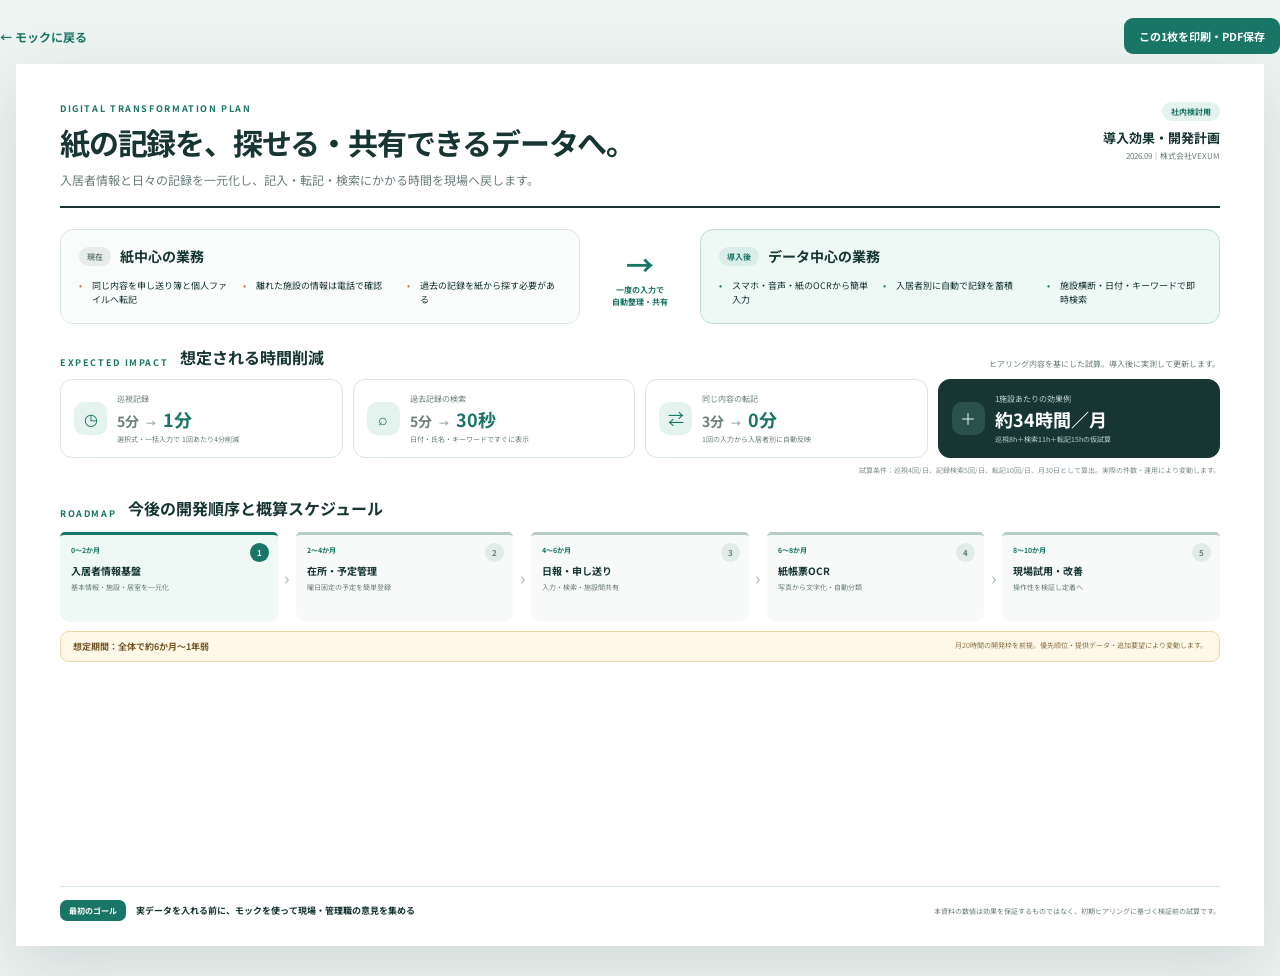
==== proposal.html @ efbbfc1c "Add one-page impact and roadmap brief" ====
<!doctype html>
<html lang="ja">
<head>
  <meta charset="UTF-8" />
  <meta name="viewport" content="width=device-width, initial-scale=1.0" />
  <title>紙業務のデータ化・AI活用｜導入効果と開発計画</title>
  <link rel="preconnect" href="https://fonts.googleapis.com">
  <link rel="preconnect" href="https://fonts.gstatic.com" crossorigin>
  <link href="https://fonts.googleapis.com/css2?family=Noto+Sans+JP:wght@400;500;600;700&display=swap" rel="stylesheet">
  <link rel="stylesheet" href="proposal.css?v=1" />
</head>
<body>
  <div class="page-actions"><a href="index.html">← モックに戻る</a><button onclick="window.print()">この1枚を印刷・PDF保存</button></div>
  <main class="sheet">
    <header>
      <div><p class="kicker">DIGITAL TRANSFORMATION PLAN</p><h1>紙の記録を、探せる・共有できるデータへ。</h1><p class="lead">入居者情報と日々の記録を一元化し、記入・転記・検索にかかる時間を現場へ戻します。</p></div>
      <div class="header-meta"><span>社内検討用</span><strong>導入効果・開発計画</strong><small>2026.09｜株式会社VEXUM</small></div>
    </header>

    <section class="before-after">
      <div class="state before"><div class="state-title"><span>現在</span><strong>紙中心の業務</strong></div><ul><li>同じ内容を申し送り簿と個人ファイルへ転記</li><li>離れた施設の情報は電話で確認</li><li>過去の記録を紙から探す必要がある</li></ul></div>
      <div class="change-arrow"><b>→</b><span>一度の入力で<br>自動整理・共有</span></div>
      <div class="state after"><div class="state-title"><span>導入後</span><strong>データ中心の業務</strong></div><ul><li>スマホ・音声・紙のOCRから簡単入力</li><li>入居者別に自動で記録を蓄積</li><li>施設横断・日付・キーワードで即時検索</li></ul></div>
    </section>

    <section class="impact-section">
      <div class="section-title"><p>EXPECTED IMPACT</p><h2>想定される時間削減</h2><span>ヒアリング内容を基にした試算。導入後に実測して更新します。</span></div>
      <div class="impact-grid">
        <article><span class="impact-icon">◷</span><div><p>巡視記録</p><strong><b>5分</b><i>→</i><em>1分</em></strong><small>選択式・一括入力で 1回あたり4分削減</small></div></article>
        <article><span class="impact-icon">⌕</span><div><p>過去記録の検索</p><strong><b>5分</b><i>→</i><em>30秒</em></strong><small>日付・氏名・キーワードですぐに表示</small></div></article>
        <article><span class="impact-icon">⇄</span><div><p>同じ内容の転記</p><strong><b>3分</b><i>→</i><em>0分</em></strong><small>1回の入力から入居者別に自動反映</small></div></article>
        <article class="total"><span class="impact-icon">＋</span><div><p>1施設あたりの効果例</p><strong><em>約34時間／月</em></strong><small>巡視8h＋検索11h＋転記15hの仮試算</small></div></article>
      </div>
      <p class="assumption">試算条件：巡視4回/日、記録検索5回/日、転記10回/日、月30日として算出。実際の件数・運用により変動します。</p>
    </section>

    <section class="roadmap-section">
      <div class="section-title compact"><p>ROADMAP</p><h2>今後の開発順序と概算スケジュール</h2></div>
      <div class="roadmap">
        <article class="phase active"><span>1</span><small>0〜2か月</small><strong>入居者情報基盤</strong><p>基本情報・施設・居室を一元化</p></article>
        <i>›</i>
        <article class="phase"><span>2</span><small>2〜4か月</small><strong>在所・予定管理</strong><p>曜日固定の予定を簡単登録</p></article>
        <i>›</i>
        <article class="phase"><span>3</span><small>4〜6か月</small><strong>日報・申し送り</strong><p>入力・検索・施設間共有</p></article>
        <i>›</i>
        <article class="phase"><span>4</span><small>6〜8か月</small><strong>紙帳票OCR</strong><p>写真から文字化・自動分類</p></article>
        <i>›</i>
        <article class="phase"><span>5</span><small>8〜10か月</small><strong>現場試用・改善</strong><p>操作性を検証し定着へ</p></article>
      </div>
      <div class="schedule-note"><strong>想定期間：全体で約6か月〜1年弱</strong><span>月20時間の開発枠を前提。優先順位・提供データ・追加要望により変動します。</span></div>
    </section>

    <footer><div><strong>最初のゴール</strong><span>実データを入れる前に、モックを使って現場・管理職の意見を集める</span></div><p>本資料の数値は効果を保証するものではなく、初期ヒアリングに基づく検証前の試算です。</p></footer>
  </main>
</body>
</html>
---- proposal.css ----
:root{--ink:#173633;--muted:#6b7f7c;--green:#197565;--mint:#e5f3ef;--line:#d9e6e2;--paper:#fff;--bg:#edf3f1;--amber:#c77628}*{box-sizing:border-box}body{margin:0;background:var(--bg);color:var(--ink);font-family:"Noto Sans JP",sans-serif}.page-actions{max-width:1280px;margin:18px auto 10px;display:flex;justify-content:space-between;align-items:center}.page-actions a{color:var(--green);font-size:12px;text-decoration:none;font-weight:700}.page-actions button{border:0;border-radius:9px;background:var(--green);color:#fff;padding:10px 15px;font:inherit;font-size:11px;font-weight:700;cursor:pointer}.sheet{width:min(1280px,calc(100% - 32px));aspect-ratio:297/210;min-height:760px;margin:0 auto 30px;background:var(--paper);padding:38px 44px 25px;box-shadow:0 22px 60px rgba(23,54,51,.13);display:flex;flex-direction:column;gap:21px}header{display:flex;justify-content:space-between;align-items:start;border-bottom:2px solid var(--ink);padding-bottom:18px}.kicker,.section-title p{margin:0 0 5px;color:var(--green);font-size:9px;letter-spacing:.18em;font-weight:700}h1{font-size:30px;letter-spacing:-.04em;margin:0 0 7px}.lead{font-size:12px;color:var(--muted);margin:0}.header-meta{text-align:right;display:grid;justify-items:end}.header-meta span{background:var(--mint);color:var(--green);border-radius:14px;padding:4px 9px;font-size:8px;font-weight:700}.header-meta strong{font-size:13px;margin-top:7px}.header-meta small{font-size:8px;color:var(--muted);margin-top:3px}.before-after{display:grid;grid-template-columns:1fr 120px 1fr;align-items:stretch}.state{border:1px solid var(--line);border-radius:13px;padding:16px 18px;background:#fafcfb}.state.after{background:#eef8f5;border-color:#bcded5}.state-title{display:flex;align-items:center;gap:9px}.state-title span{font-size:8px;font-weight:700;border-radius:10px;padding:4px 8px;background:#e7ecea;color:var(--muted)}.after .state-title span{background:#d9eee8;color:var(--green)}.state-title strong{font-size:14px}.state ul{display:grid;grid-template-columns:repeat(3,1fr);gap:10px;margin:13px 0 0;padding:0;list-style:none}.state li{font-size:9px;line-height:1.55;padding-left:13px;position:relative}.state li:before{content:"•";position:absolute;left:0;color:var(--amber)}.after li:before{color:var(--green)}.change-arrow{display:grid;place-content:center;text-align:center;color:var(--green)}.change-arrow b{font-size:28px}.change-arrow span{font-size:8px;font-weight:700;line-height:1.5}.section-title{display:flex;align-items:end;gap:12px;margin-bottom:10px}.section-title p{margin:0}.section-title h2{font-size:16px;margin:0}.section-title>span{margin-left:auto;color:var(--muted);font-size:8px}.impact-grid{display:grid;grid-template-columns:repeat(4,1fr);gap:10px}.impact-grid article{border:1px solid var(--line);border-radius:12px;padding:13px;display:flex;gap:10px;align-items:center}.impact-grid article.total{background:var(--ink);color:#fff;border-color:var(--ink)}.impact-icon{width:33px;height:33px;border-radius:10px;background:var(--mint);color:var(--green);display:grid;place-items:center;flex:none;font-size:16px}.total .impact-icon{background:#2b514d;color:#d7eee8}.impact-grid p{margin:0 0 2px;font-size:8px;color:var(--muted)}.total p,.total small{color:#bcd1ce!important}.impact-grid strong{display:flex;align-items:baseline;gap:7px}.impact-grid strong b{font-size:14px;color:#6f807e}.impact-grid strong i{font-style:normal;color:#9aaba8;font-size:10px}.impact-grid strong em{font-style:normal;color:var(--green);font-size:18px}.total strong em{color:#fff}.impact-grid small{display:block;color:var(--muted);font-size:7px;margin-top:2px}.assumption{font-size:7px;color:#81918f;margin:7px 0 0;text-align:right}.section-title.compact{margin-bottom:12px}.roadmap{display:grid;grid-template-columns:1fr 18px 1fr 18px 1fr 18px 1fr 18px 1fr;align-items:center}.roadmap>i{text-align:center;font-style:normal;color:#a7b8b4;font-size:18px}.phase{border-top:3px solid #b9cbc7;background:#f7faf9;border-radius:5px 5px 10px 10px;padding:10px 11px;min-height:90px;position:relative}.phase.active{border-color:var(--green);background:#eef8f5}.phase>span{position:absolute;right:9px;top:8px;width:19px;height:19px;border-radius:50%;background:#e1ebe8;color:#66817c;display:grid;place-items:center;font-size:8px;font-weight:700}.phase.active>span{background:var(--green);color:#fff}.phase small,.phase strong,.phase p{display:block}.phase small{font-size:7px;color:var(--green);font-weight:700}.phase strong{font-size:10px;margin-top:8px}.phase p{font-size:7px;color:var(--muted);margin:4px 0 0;line-height:1.45}.schedule-note{display:flex;justify-content:space-between;background:#fff8e9;border:1px solid #ecd5a6;border-radius:9px;padding:8px 12px;margin-top:9px}.schedule-note strong{font-size:9px;color:#755526}.schedule-note span{font-size:7px;color:#8d744a}footer{margin-top:auto;border-top:1px solid var(--line);padding-top:13px;display:flex;align-items:center;justify-content:space-between}footer div{display:flex;gap:10px;align-items:center}footer strong{background:var(--green);color:#fff;padding:5px 9px;border-radius:7px;font-size:8px}footer span{font-size:9px;font-weight:700}footer p{margin:0;color:var(--muted);font-size:7px;max-width:370px;text-align:right}@media(max-width:800px){.sheet{aspect-ratio:auto;min-height:0;padding:25px}.page-actions{margin:12px 16px}.before-after{grid-template-columns:1fr}.change-arrow{padding:8px}.change-arrow b{transform:rotate(90deg)}.state ul{grid-template-columns:1fr}.impact-grid{grid-template-columns:1fr 1fr}.roadmap{grid-template-columns:1fr}.roadmap>i{transform:rotate(90deg)}.schedule-note,footer,header{gap:12px;align-items:flex-start}.schedule-note,footer{flex-direction:column}footer p{text-align:left}.header-meta{display:none}}@media(max-width:500px){h1{font-size:23px}.impact-grid{grid-template-columns:1fr}.section-title{align-items:flex-start;flex-direction:column}.section-title>span{margin:0}}@media print{@page{size:A4 landscape;margin:0}body{background:#fff}.page-actions{display:none}.sheet{width:297mm;height:210mm;min-height:210mm;margin:0;box-shadow:none;padding:10mm 12mm;gap:5mm}.before-after{grid-template-columns:1fr 30mm 1fr}.state ul{grid-template-columns:repeat(3,1fr)}.impact-grid{grid-template-columns:repeat(4,1fr)}.roadmap{grid-template-columns:1fr 5mm 1fr 5mm 1fr 5mm 1fr 5mm 1fr}}
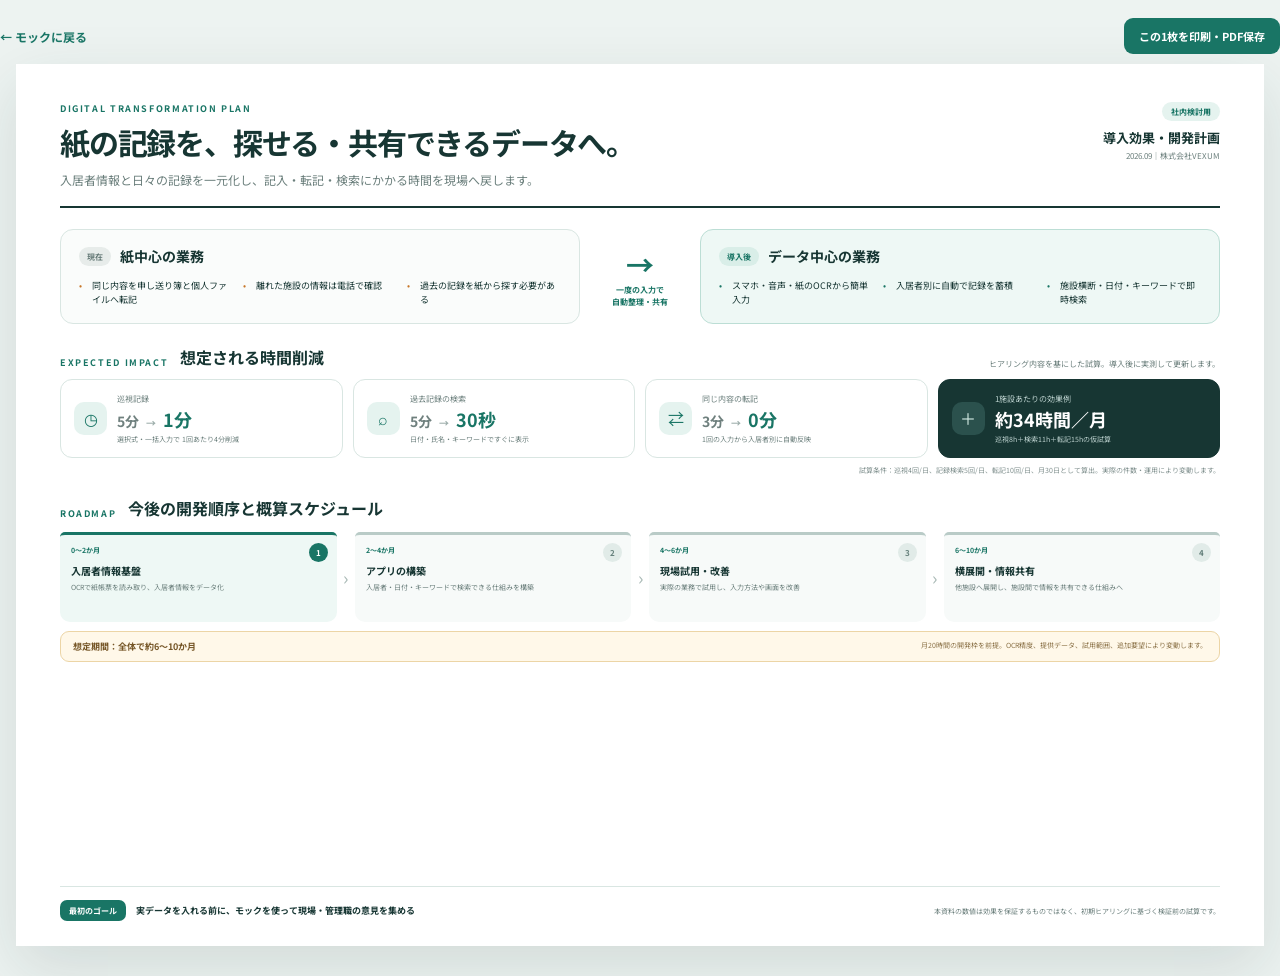
==== commit d2f1e30c: "Revise delivery roadmap to four phases" ====
--- a/proposal.html
+++ b/proposal.html
@@ -8,6 +8,7 @@
   <link rel="preconnect" href="https://fonts.gstatic.com" crossorigin>
   <link href="https://fonts.googleapis.com/css2?family=Noto+Sans+JP:wght@400;500;600;700&display=swap" rel="stylesheet">
   <link rel="stylesheet" href="proposal.css?v=1" />
+  <link rel="stylesheet" href="proposal-roadmap.css?v=2" />
 </head>
 <body>
   <div class="page-actions"><a href="index.html">← モックに戻る</a><button onclick="window.print()">この1枚を印刷・PDF保存</button></div>
@@ -37,17 +38,15 @@
     <section class="roadmap-section">
       <div class="section-title compact"><p>ROADMAP</p><h2>今後の開発順序と概算スケジュール</h2></div>
       <div class="roadmap">
-        <article class="phase active"><span>1</span><small>0〜2か月</small><strong>入居者情報基盤</strong><p>基本情報・施設・居室を一元化</p></article>
+        <article class="phase active"><span>1</span><small>0〜2か月</small><strong>入居者情報基盤</strong><p>OCRで紙帳票を読み取り、入居者情報をデータ化</p></article>
         <i>›</i>
-        <article class="phase"><span>2</span><small>2〜4か月</small><strong>在所・予定管理</strong><p>曜日固定の予定を簡単登録</p></article>
+        <article class="phase"><span>2</span><small>2〜4か月</small><strong>アプリの構築</strong><p>入居者・日付・キーワードで検索できる仕組みを構築</p></article>
         <i>›</i>
-        <article class="phase"><span>3</span><small>4〜6か月</small><strong>日報・申し送り</strong><p>入力・検索・施設間共有</p></article>
+        <article class="phase"><span>3</span><small>4〜6か月</small><strong>現場試用・改善</strong><p>実際の業務で試用し、入力方法や画面を改善</p></article>
         <i>›</i>
-        <article class="phase"><span>4</span><small>6〜8か月</small><strong>紙帳票OCR</strong><p>写真から文字化・自動分類</p></article>
-        <i>›</i>
-        <article class="phase"><span>5</span><small>8〜10か月</small><strong>現場試用・改善</strong><p>操作性を検証し定着へ</p></article>
+        <article class="phase"><span>4</span><small>6〜10か月</small><strong>横展開・情報共有</strong><p>他施設へ展開し、施設間で情報を共有できる仕組みへ</p></article>
       </div>
-      <div class="schedule-note"><strong>想定期間：全体で約6か月〜1年弱</strong><span>月20時間の開発枠を前提。優先順位・提供データ・追加要望により変動します。</span></div>
+      <div class="schedule-note"><strong>想定期間：全体で約6〜10か月</strong><span>月20時間の開発枠を前提。OCR精度、提供データ、試用範囲、追加要望により変動します。</span></div>
     </section>
 
     <footer><div><strong>最初のゴール</strong><span>実データを入れる前に、モックを使って現場・管理職の意見を集める</span></div><p>本資料の数値は効果を保証するものではなく、初期ヒアリングに基づく検証前の試算です。</p></footer>
--- a/proposal-roadmap.css
+++ b/proposal-roadmap.css
@@ -0,0 +1,3 @@
+.roadmap { grid-template-columns:1fr 18px 1fr 18px 1fr 18px 1fr; }
+@media(max-width:800px) { .roadmap { grid-template-columns:1fr; } }
+@media print { .roadmap { grid-template-columns:1fr 5mm 1fr 5mm 1fr 5mm 1fr; } }
